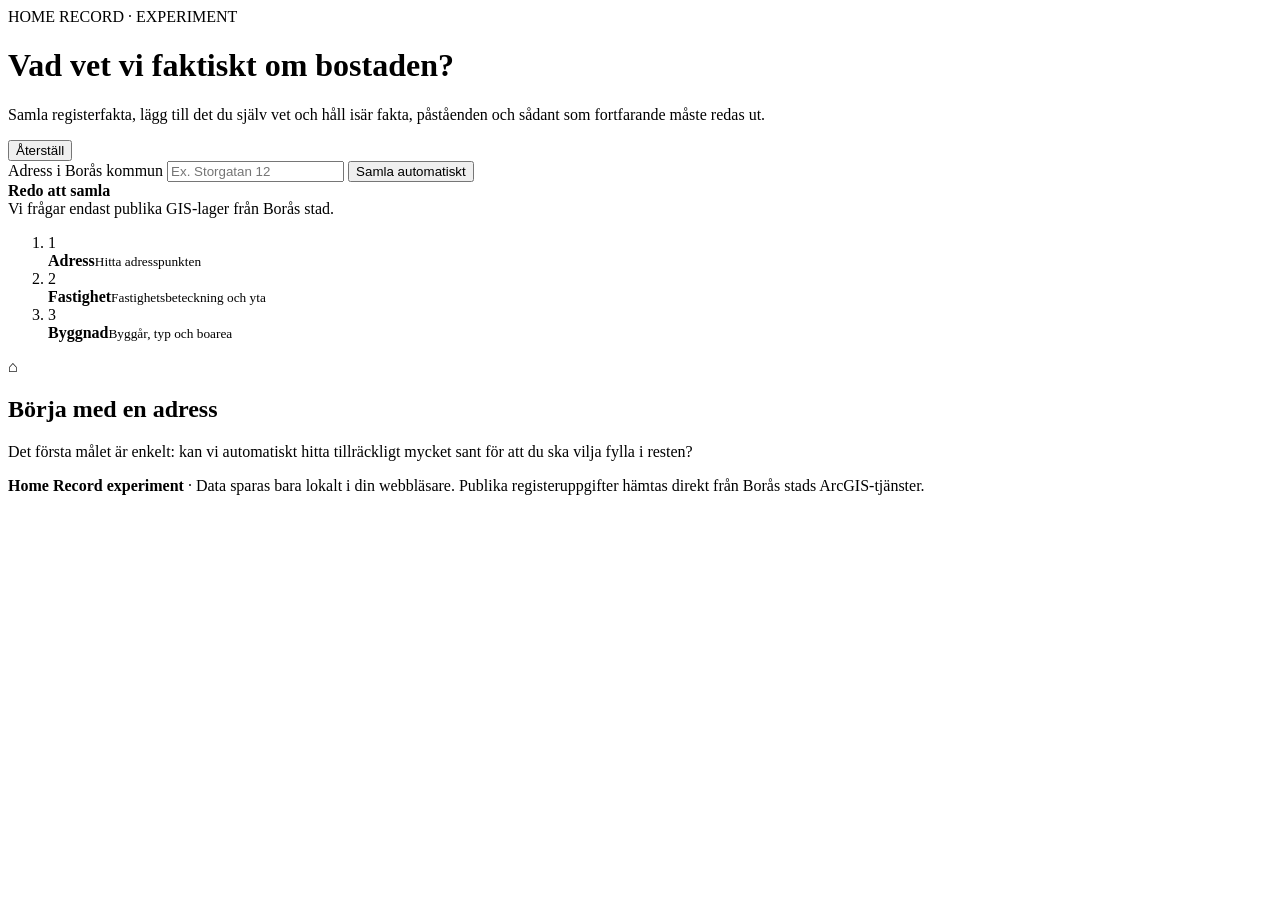
==== home-record/index.html @ d6d7e5e2 "Add live Home Record experiment" ====
<!doctype html>
<html lang="sv">
<head>
  <meta charset="utf-8" />
  <meta name="viewport" content="width=device-width, initial-scale=1" />
  <title>Home Record — bostadens levande historik</title>
  <meta name="description" content="Samla offentliga fakta, ägaruppgifter och evidens för en bostad i ett spårbart Home Record." />
  <meta name="robots" content="noindex,nofollow" />
  <link rel="stylesheet" href="./styles.css" />
</head>
<body>
  <main class="shell">
    <header class="topbar">
      <div>
        <div class="eyebrow">HOME RECORD · EXPERIMENT</div>
        <h1>Vad vet vi faktiskt om bostaden?</h1>
        <p class="lede">Samla registerfakta, lägg till det du själv vet och håll isär fakta, påståenden och sådant som fortfarande måste redas ut.</p>
      </div>
      <button id="resetBtn" class="button ghost" type="button">Återställ</button>
    </header>

    <section class="panel hero-panel">
      <form id="collectForm" class="collect-form">
        <label class="field address-field">
          <span>Adress i Borås kommun</span>
          <input id="addressInput" autocomplete="street-address" placeholder="Ex. Storgatan 12" required />
        </label>
        <button id="collectBtn" class="button primary" type="submit">
          <span class="button-label">Samla automatiskt</span>
          <span class="spinner" aria-hidden="true"></span>
        </button>
      </form>
      <div id="collectorStatus" class="collector-status is-idle" aria-live="polite">
        <div class="status-dot"></div>
        <div>
          <strong id="collectorHeadline">Redo att samla</strong>
          <div id="collectorDetail">Vi frågar endast publika GIS-lager från Borås stad.</div>
        </div>
      </div>
      <ol id="collectorSteps" class="steps" aria-label="Insamlingssteg">
        <li data-step="address"><span>1</span><div><strong>Adress</strong><small>Hitta adresspunkten</small></div></li>
        <li data-step="property"><span>2</span><div><strong>Fastighet</strong><small>Fastighetsbeteckning och yta</small></div></li>
        <li data-step="building"><span>3</span><div><strong>Byggnad</strong><small>Byggår, typ och boarea</small></div></li>
      </ol>
    </section>

    <section id="summary" class="summary-grid" hidden>
      <article class="metric"><span>Registerfynd</span><strong id="foundCount">0</strong><small>från publika källor</small></article>
      <article class="metric"><span>Ägaruppgifter</span><strong id="ownerCount">0</strong><small>som du lagt till</small></article>
      <article class="metric warn"><span>Att reda ut</span><strong id="unknownCount">0</strong><small>konflikter och luckor</small></article>
    </section>

    <nav id="tabs" class="tabs" hidden aria-label="Home Record-vyer">
      <button class="tab active" data-tab="resolve" type="button">Att reda ut</button>
      <button class="tab" data-tab="record" type="button">Bostadspasset</button>
      <button class="tab" data-tab="history" type="button">Historik</button>
      <button class="tab" data-tab="sources" type="button">Källor</button>
    </nav>

    <section id="views" hidden>
      <div class="view active" data-view="resolve">
        <div class="view-heading">
          <div><div class="eyebrow">NÄSTA BÄSTA ÅTGÄRD</div><h2 id="nextActionTitle">Komplettera bostaden</h2></div>
          <p id="nextActionText">Ju fler viktiga uppgifter vi kan styrka, desto mer användbart blir passet.</p>
        </div>
        <div id="resolveList" class="card-list"></div>
      </div>

      <div class="view" data-view="record">
        <div class="view-heading"><div><div class="eyebrow">HOME RECORD</div><h2 id="recordTitle">Bostad</h2></div><p>Varje värde visas tillsammans med hur vi vet det.</p></div>
        <div id="recordGrid" class="record-grid"></div>
        <article class="panel owner-panel">
          <div class="panel-title-row"><div><div class="eyebrow">DET DU VET</div><h3>Lägg till en ägaruppgift</h3></div></div>
          <form id="ownerClaimForm" class="owner-form">
            <label class="field"><span>Vad gäller uppgiften?</span><select id="claimType"><option value="boarea">Boarea</option><option value="roof">Tak</option><option value="drainage">Dränering</option><option value="windows">Fönster</option><option value="heating">Värmesystem</option><option value="other">Annat</option></select></label>
            <label class="field grow"><span>Uppgift</span><input id="claimValue" placeholder="Ex. 150 m² eller omlagt 2015" required /></label>
            <button class="button secondary" type="submit">Lägg till</button>
          </form>
        </article>
      </div>

      <div class="view" data-view="history">
        <div class="view-heading"><div><div class="eyebrow">TIDSLINJE</div><h2>Bostadens historik</h2></div><p>Registerhändelser och ägaruppgifter i samma tidslinje, men med tydlig källtyp.</p></div>
        <div id="historyList" class="timeline"></div>
      </div>

      <div class="view" data-view="sources">
        <div class="view-heading"><div><div class="eyebrow">PROVENANCE</div><h2>Så vet vi det</h2></div><p>Rådata försvinner inte bakom en AI-sammanfattning.</p></div>
        <div id="sourceList" class="card-list"></div>
      </div>
    </section>

    <section id="emptyState" class="empty-state">
      <div class="empty-icon">⌂</div>
      <h2>Börja med en adress</h2>
      <p>Det första målet är enkelt: kan vi automatiskt hitta tillräckligt mycket sant för att du ska vilja fylla i resten?</p>
    </section>

    <footer>
      <strong>Home Record experiment</strong> · Data sparas bara lokalt i din webbläsare. Publika registeruppgifter hämtas direkt från Borås stads ArcGIS-tjänster.
    </footer>
  </main>

  <dialog id="conflictDialog">
    <form method="dialog" class="dialog-card">
      <div class="eyebrow">KONFLIKT</div>
      <h2>Vilken boarea ska vi lita på?</h2>
      <p>Vi kastar inte bort någon uppgift. Ditt val anger bara vilken som ska vara primär tills bättre evidens finns.</p>
      <div id="conflictOptions" class="choice-list"></div>
      <menu>
        <button value="cancel" class="button ghost">Avbryt</button>
        <button id="saveConflictBtn" value="default" class="button primary">Spara val</button>
      </menu>
    </form>
  </dialog>

  <script src="./app.js"></script>
</body>
</html>
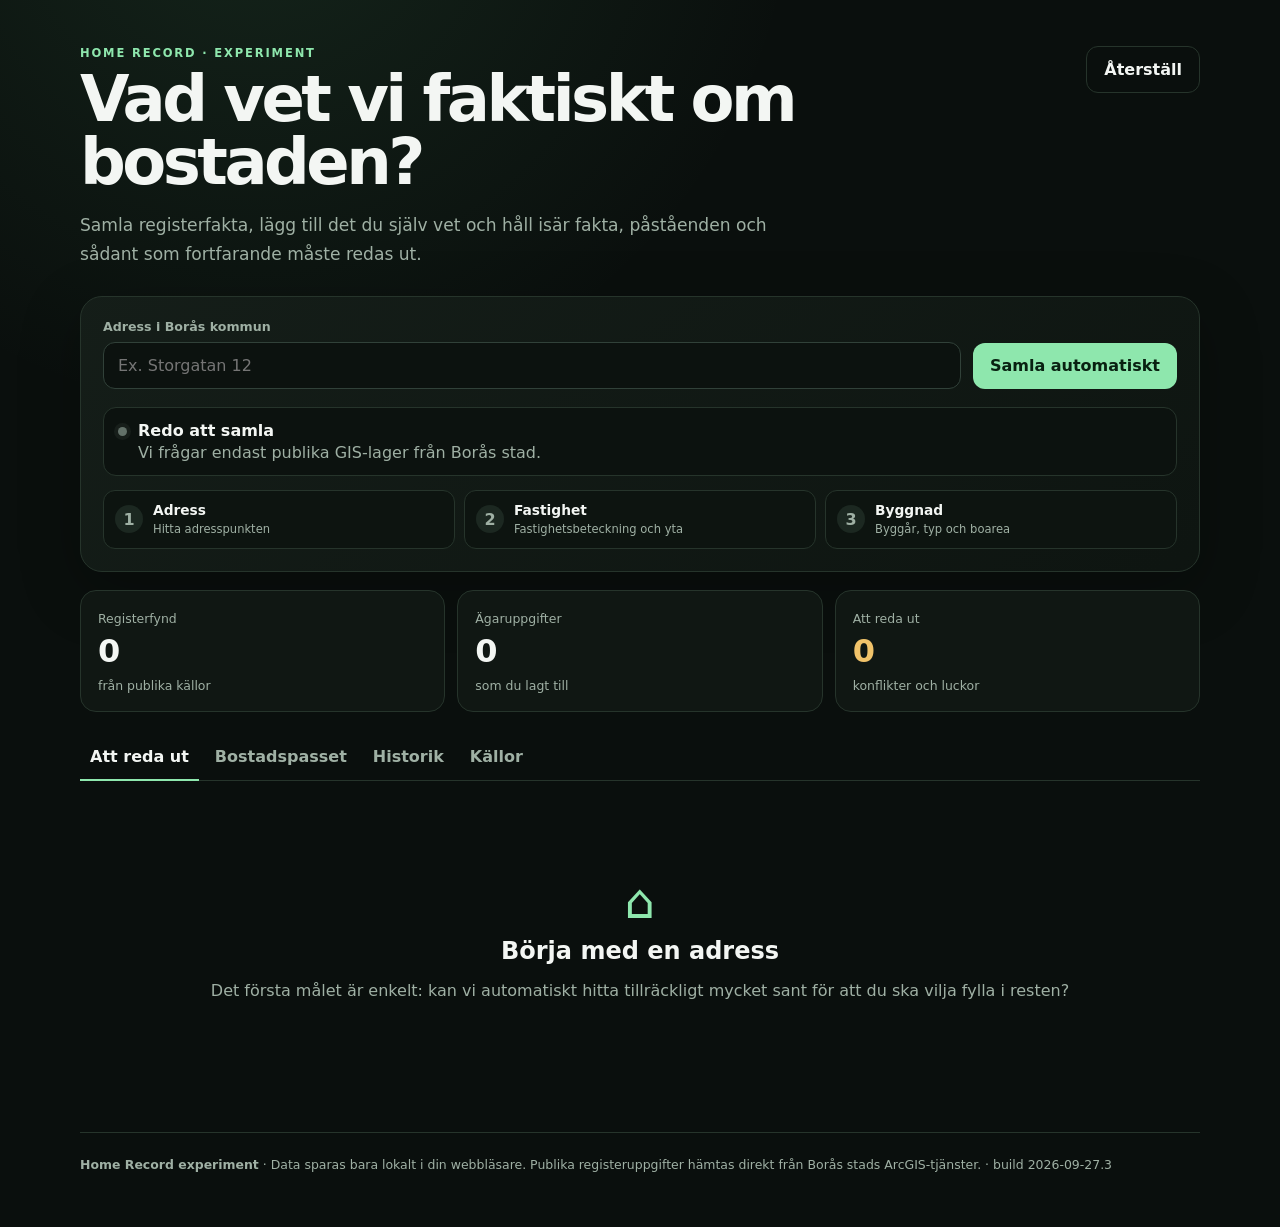
==== commit ca32dde2: "Load versioned Home Record collector" ====
--- a/home-record/index.html
+++ b/home-record/index.html
@@ -97,7 +97,7 @@
     </section>
 
     <footer>
-      <strong>Home Record experiment</strong> · Data sparas bara lokalt i din webbläsare. Publika registeruppgifter hämtas direkt från Borås stads ArcGIS-tjänster.
+      <strong>Home Record experiment</strong> · Data sparas bara lokalt i din webbläsare. Publika registeruppgifter hämtas direkt från Borås stads ArcGIS-tjänster. · build 2026-09-27.3
     </footer>
   </main>
 
@@ -114,6 +114,6 @@
     </form>
   </dialog>
 
-  <script src="./app.js"></script>
+  <script src="./app-v3.js"></script>
 </body>
 </html>
--- a/home-record/styles.css
+++ b/home-record/styles.css
@@ -0,0 +1 @@
+:root{color-scheme:dark;--bg:#0a0f0d;--panel:#101713;--panel-2:#151e19;--line:#26342b;--text:#f3f6f3;--muted:#9fb0a4;--accent:#8ee7ad;--accent-2:#c9f8d8;--warn:#f1c36a;--danger:#ef8f8f;--shadow:0 18px 60px rgba(0,0,0,.28)}*{box-sizing:border-box}html{font-family:Inter,ui-sans-serif,system-ui,-apple-system,BlinkMacSystemFont,"Segoe UI",sans-serif;background:var(--bg);color:var(--text)}body{margin:0;min-height:100vh;background:radial-gradient(circle at 20% -10%,rgba(96,193,128,.12),transparent 34rem),var(--bg)}button,input,select{font:inherit}.shell{width:min(1120px,calc(100% - 32px));margin:0 auto;padding:46px 0 52px}.topbar{display:flex;align-items:flex-start;justify-content:space-between;gap:24px;margin-bottom:28px}.eyebrow{font-size:.72rem;letter-spacing:.16em;font-weight:800;color:var(--accent);margin-bottom:8px}.topbar h1{font-size:clamp(2rem,5vw,4.4rem);letter-spacing:-.055em;line-height:.98;max-width:800px;margin:0}.lede{color:var(--muted);max-width:720px;font-size:1.07rem;line-height:1.65;margin:18px 0 0}.panel{background:linear-gradient(145deg,rgba(21,30,25,.96),rgba(14,21,17,.96));border:1px solid var(--line);border-radius:22px;box-shadow:var(--shadow)}.hero-panel{padding:22px}.collect-form{display:flex;gap:12px;align-items:end}.field{display:flex;flex-direction:column;gap:8px;min-width:0}.field span{font-size:.79rem;font-weight:700;color:var(--muted)}.field input,.field select{width:100%;background:#0c120f;color:var(--text);border:1px solid #314139;border-radius:12px;padding:13px 14px;outline:none}.field input:focus,.field select:focus{border-color:var(--accent);box-shadow:0 0 0 3px rgba(142,231,173,.12)}.address-field{flex:1}.button{border:0;border-radius:12px;padding:13px 17px;font-weight:800;cursor:pointer;display:inline-flex;align-items:center;justify-content:center;gap:9px;min-height:46px}.button.primary{background:var(--accent);color:#092111}.button.secondary{background:#d8f7e2;color:#102319}.button.ghost{color:var(--text);background:transparent;border:1px solid var(--line)}.button:disabled{cursor:not-allowed;opacity:.55}.spinner{display:none;width:16px;height:16px;border:2px solid rgba(8,34,17,.25);border-top-color:#082211;border-radius:50%;animation:spin .8s linear infinite}.is-loading .spinner{display:block}.is-loading .button-label{opacity:.8}@keyframes spin{to{transform:rotate(360deg)}}.collector-status{display:flex;align-items:flex-start;gap:11px;margin-top:18px;padding:13px 14px;border:1px solid var(--line);border-radius:13px;background:#0c120f;color:var(--muted)}.collector-status strong{color:var(--text);display:block;margin-bottom:3px}.status-dot{width:9px;height:9px;margin-top:6px;border-radius:50%;background:#637169;box-shadow:0 0 0 4px rgba(99,113,105,.12)}.collector-status.is-running .status-dot{background:var(--accent);box-shadow:0 0 0 4px rgba(142,231,173,.12)}.collector-status.is-success .status-dot{background:var(--accent)}.collector-status.is-error{border-color:rgba(239,143,143,.35)}.collector-status.is-error .status-dot{background:var(--danger)}.steps{list-style:none;margin:14px 0 0;padding:0;display:grid;grid-template-columns:repeat(3,1fr);gap:9px}.steps li{border:1px solid var(--line);background:#0d1410;border-radius:12px;padding:11px;display:flex;align-items:center;gap:10px;color:var(--muted)}.steps li>span{display:grid;place-items:center;width:28px;height:28px;border-radius:50%;background:#1c2821;color:var(--muted);font-weight:800}.steps strong{display:block;font-size:.86rem;color:var(--text)}.steps small{font-size:.72rem}.steps .active{border-color:rgba(142,231,173,.6)}.steps .active>span{background:var(--accent);color:#0a1c10}.steps .done>span{background:#284b33;color:var(--accent-2)}.steps .error{border-color:rgba(239,143,143,.45)}.steps .error>span{background:#442424;color:#ffc0c0}.summary-grid{display:grid;grid-template-columns:repeat(3,1fr);gap:12px;margin:18px 0}.metric{border:1px solid var(--line);background:var(--panel);border-radius:16px;padding:17px}.metric span,.metric small{color:var(--muted);font-size:.78rem}.metric strong{display:block;font-size:2rem;letter-spacing:-.05em;margin:5px 0}.metric.warn strong{color:var(--warn)}.tabs{display:flex;gap:6px;border-bottom:1px solid var(--line);margin:22px 0}.tab{border:0;background:transparent;color:var(--muted);padding:13px 10px;font-weight:750;cursor:pointer;border-bottom:2px solid transparent;margin-bottom:-1px}.tab.active{color:var(--text);border-color:var(--accent)}.view{display:none}.view.active{display:block}.view-heading{display:flex;justify-content:space-between;align-items:end;gap:26px;margin:28px 0 14px}.view-heading h2{font-size:1.55rem;margin:0;letter-spacing:-.03em}.view-heading p{color:var(--muted);max-width:540px;margin:0;line-height:1.55}.card-list{display:flex;flex-direction:column;gap:10px}.issue-card,.source-card{border:1px solid var(--line);border-radius:16px;background:var(--panel);padding:16px}.issue-card{display:grid;grid-template-columns:1fr auto;gap:15px;align-items:center}.issue-card h3,.source-card h3{margin:0 0 6px;font-size:1rem}.issue-card p,.source-card p{margin:0;color:var(--muted);line-height:1.5;font-size:.9rem}.badge{display:inline-flex;padding:4px 7px;border-radius:999px;font-size:.66rem;font-weight:850;letter-spacing:.06em;margin-right:6px}.badge.fact{background:#173522;color:var(--accent-2)}.badge.claim{background:#302c18;color:#f5dd96}.badge.unknown{background:#352123;color:#ffc1c1}.badge.derived{background:#20283a;color:#c4d5ff}.record-grid{display:grid;grid-template-columns:repeat(2,minmax(0,1fr));gap:11px}.record-card{border:1px solid var(--line);border-radius:16px;background:var(--panel);padding:17px}.record-card .label{color:var(--muted);font-size:.78rem}.record-card .value{font-size:1.35rem;font-weight:820;margin:6px 0}.record-card .provenance{font-size:.74rem;color:var(--muted);border-top:1px solid var(--line);padding-top:10px;margin-top:10px}.owner-panel{margin-top:14px;padding:18px}.owner-panel h3{margin:0}.owner-form{display:flex;gap:10px;align-items:end;margin-top:15px}.owner-form .grow{flex:1}.timeline{border-left:1px solid var(--line);margin-left:8px}.timeline-item{position:relative;padding:0 0 24px 23px}.timeline-item:before{content:"";position:absolute;left:-5px;top:5px;width:9px;height:9px;border-radius:50%;background:var(--accent);box-shadow:0 0 0 4px var(--bg)}.timeline-item .year{font-size:.76rem;color:var(--accent);font-weight:850}.timeline-item h3{margin:4px 0 4px;font-size:.98rem}.timeline-item p{margin:0;color:var(--muted);font-size:.86rem}.empty-state{text-align:center;padding:70px 20px;color:var(--muted)}.empty-state h2{color:var(--text);margin:8px 0}.empty-icon{font-size:3rem;color:var(--accent)}footer{border-top:1px solid var(--line);margin-top:46px;padding-top:22px;color:var(--muted);font-size:.78rem;line-height:1.6}dialog{border:0;border-radius:20px;background:var(--panel-2);color:var(--text);width:min(560px,calc(100% - 28px));box-shadow:var(--shadow);padding:0}dialog::backdrop{background:rgba(0,0,0,.72)}.dialog-card{padding:23px}.dialog-card h2{margin:4px 0 9px}.dialog-card p{color:var(--muted);line-height:1.5}.choice-list{display:flex;flex-direction:column;gap:8px;margin:16px 0}.choice{display:flex;gap:10px;align-items:center;border:1px solid var(--line);border-radius:12px;padding:12px}.choice input{accent-color:var(--accent)}menu{display:flex;justify-content:flex-end;gap:8px;padding:0;margin:18px 0 0}.raw{font-family:ui-monospace,SFMono-Regular,Menlo,monospace;font-size:.72rem;white-space:pre-wrap;word-break:break-word;color:#bed0c3;background:#0b100d;border-radius:9px;padding:10px;margin-top:10px}.muted{color:var(--muted)}@media(max-width:720px){.shell{width:min(100% - 22px,1120px);padding-top:24px}.topbar{display:block}.topbar .button{margin-top:18px}.collect-form,.owner-form{flex-direction:column;align-items:stretch}.steps{grid-template-columns:1fr}.summary-grid{grid-template-columns:1fr 1fr}.summary-grid .metric:last-child{grid-column:1/-1}.tabs{overflow:auto}.view-heading{display:block}.view-heading p{margin-top:9px}.record-grid{grid-template-columns:1fr}.issue-card{grid-template-columns:1fr}.issue-card .button{width:100%}}
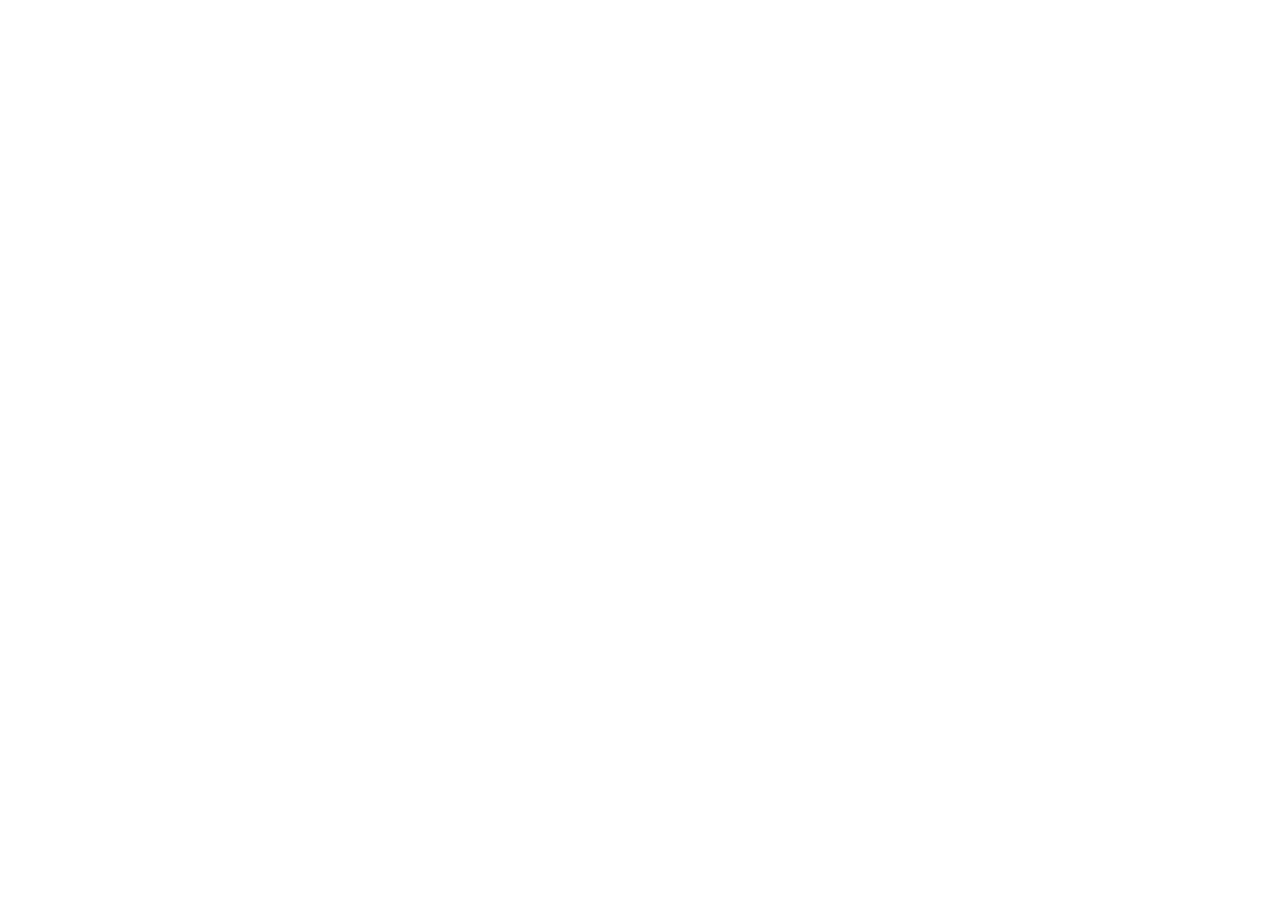
==== commit 40d3571f: "Retire old Home Record prototype and redirect to Vercel" ====
--- a/home-record/index.html
+++ b/home-record/index.html
@@ -1,119 +1,24 @@
 <!doctype html>
 <html lang="sv">
 <head>
-  <meta charset="utf-8" />
-  <meta name="viewport" content="width=device-width, initial-scale=1" />
-  <title>Home Record — bostadens levande historik</title>
-  <meta name="description" content="Samla offentliga fakta, ägaruppgifter och evidens för en bostad i ett spårbart Home Record." />
-  <meta name="robots" content="noindex,nofollow" />
-  <link rel="stylesheet" href="./styles.css" />
+  <meta charset="utf-8">
+  <meta name="viewport" content="width=device-width,initial-scale=1">
+  <meta http-equiv="refresh" content="0; url=https://home-record-dun.vercel.app/">
+  <link rel="canonical" href="https://home-record-dun.vercel.app/">
+  <meta name="robots" content="noindex,nofollow">
+  <title>Home Record har flyttat</title>
+  <script>location.replace("https://home-record-dun.vercel.app/" + location.search + location.hash);</script>
+  <style>
+    html{color-scheme:dark;background:#0a0f0d;color:#f4f7f4;font-family:system-ui,sans-serif}
+    body{min-height:100vh;display:grid;place-items:center;margin:0;padding:24px}
+    main{max-width:560px}a{color:#8ee7ad}
+  </style>
 </head>
 <body>
-  <main class="shell">
-    <header class="topbar">
-      <div>
-        <div class="eyebrow">HOME RECORD · EXPERIMENT</div>
-        <h1>Vad vet vi faktiskt om bostaden?</h1>
-        <p class="lede">Samla registerfakta, lägg till det du själv vet och håll isär fakta, påståenden och sådant som fortfarande måste redas ut.</p>
-      </div>
-      <button id="resetBtn" class="button ghost" type="button">Återställ</button>
-    </header>
-
-    <section class="panel hero-panel">
-      <form id="collectForm" class="collect-form">
-        <label class="field address-field">
-          <span>Adress i Borås kommun</span>
-          <input id="addressInput" autocomplete="street-address" placeholder="Ex. Storgatan 12" required />
-        </label>
-        <button id="collectBtn" class="button primary" type="submit">
-          <span class="button-label">Samla automatiskt</span>
-          <span class="spinner" aria-hidden="true"></span>
-        </button>
-      </form>
-      <div id="collectorStatus" class="collector-status is-idle" aria-live="polite">
-        <div class="status-dot"></div>
-        <div>
-          <strong id="collectorHeadline">Redo att samla</strong>
-          <div id="collectorDetail">Vi frågar endast publika GIS-lager från Borås stad.</div>
-        </div>
-      </div>
-      <ol id="collectorSteps" class="steps" aria-label="Insamlingssteg">
-        <li data-step="address"><span>1</span><div><strong>Adress</strong><small>Hitta adresspunkten</small></div></li>
-        <li data-step="property"><span>2</span><div><strong>Fastighet</strong><small>Fastighetsbeteckning och yta</small></div></li>
-        <li data-step="building"><span>3</span><div><strong>Byggnad</strong><small>Byggår, typ och boarea</small></div></li>
-      </ol>
-    </section>
-
-    <section id="summary" class="summary-grid" hidden>
-      <article class="metric"><span>Registerfynd</span><strong id="foundCount">0</strong><small>från publika källor</small></article>
-      <article class="metric"><span>Ägaruppgifter</span><strong id="ownerCount">0</strong><small>som du lagt till</small></article>
-      <article class="metric warn"><span>Att reda ut</span><strong id="unknownCount">0</strong><small>konflikter och luckor</small></article>
-    </section>
-
-    <nav id="tabs" class="tabs" hidden aria-label="Home Record-vyer">
-      <button class="tab active" data-tab="resolve" type="button">Att reda ut</button>
-      <button class="tab" data-tab="record" type="button">Bostadspasset</button>
-      <button class="tab" data-tab="history" type="button">Historik</button>
-      <button class="tab" data-tab="sources" type="button">Källor</button>
-    </nav>
-
-    <section id="views" hidden>
-      <div class="view active" data-view="resolve">
-        <div class="view-heading">
-          <div><div class="eyebrow">NÄSTA BÄSTA ÅTGÄRD</div><h2 id="nextActionTitle">Komplettera bostaden</h2></div>
-          <p id="nextActionText">Ju fler viktiga uppgifter vi kan styrka, desto mer användbart blir passet.</p>
-        </div>
-        <div id="resolveList" class="card-list"></div>
-      </div>
-
-      <div class="view" data-view="record">
-        <div class="view-heading"><div><div class="eyebrow">HOME RECORD</div><h2 id="recordTitle">Bostad</h2></div><p>Varje värde visas tillsammans med hur vi vet det.</p></div>
-        <div id="recordGrid" class="record-grid"></div>
-        <article class="panel owner-panel">
-          <div class="panel-title-row"><div><div class="eyebrow">DET DU VET</div><h3>Lägg till en ägaruppgift</h3></div></div>
-          <form id="ownerClaimForm" class="owner-form">
-            <label class="field"><span>Vad gäller uppgiften?</span><select id="claimType"><option value="boarea">Boarea</option><option value="roof">Tak</option><option value="drainage">Dränering</option><option value="windows">Fönster</option><option value="heating">Värmesystem</option><option value="other">Annat</option></select></label>
-            <label class="field grow"><span>Uppgift</span><input id="claimValue" placeholder="Ex. 150 m² eller omlagt 2015" required /></label>
-            <button class="button secondary" type="submit">Lägg till</button>
-          </form>
-        </article>
-      </div>
-
-      <div class="view" data-view="history">
-        <div class="view-heading"><div><div class="eyebrow">TIDSLINJE</div><h2>Bostadens historik</h2></div><p>Registerhändelser och ägaruppgifter i samma tidslinje, men med tydlig källtyp.</p></div>
-        <div id="historyList" class="timeline"></div>
-      </div>
-
-      <div class="view" data-view="sources">
-        <div class="view-heading"><div><div class="eyebrow">PROVENANCE</div><h2>Så vet vi det</h2></div><p>Rådata försvinner inte bakom en AI-sammanfattning.</p></div>
-        <div id="sourceList" class="card-list"></div>
-      </div>
-    </section>
-
-    <section id="emptyState" class="empty-state">
-      <div class="empty-icon">⌂</div>
-      <h2>Börja med en adress</h2>
-      <p>Det första målet är enkelt: kan vi automatiskt hitta tillräckligt mycket sant för att du ska vilja fylla i resten?</p>
-    </section>
-
-    <footer>
-      <strong>Home Record experiment</strong> · Data sparas bara lokalt i din webbläsare. Publika registeruppgifter hämtas direkt från Borås stads ArcGIS-tjänster. · build 2026-09-27.3
-    </footer>
+  <main>
+    <h1>Home Record har flyttat.</h1>
+    <p>Du skickas vidare till den riktiga appen.</p>
+    <p><a href="https://home-record-dun.vercel.app/">Öppna Home Record</a></p>
   </main>
-
-  <dialog id="conflictDialog">
-    <form method="dialog" class="dialog-card">
-      <div class="eyebrow">KONFLIKT</div>
-      <h2>Vilken boarea ska vi lita på?</h2>
-      <p>Vi kastar inte bort någon uppgift. Ditt val anger bara vilken som ska vara primär tills bättre evidens finns.</p>
-      <div id="conflictOptions" class="choice-list"></div>
-      <menu>
-        <button value="cancel" class="button ghost">Avbryt</button>
-        <button id="saveConflictBtn" value="default" class="button primary">Spara val</button>
-      </menu>
-    </form>
-  </dialog>
-
-  <script src="./app-v3.js"></script>
 </body>
-</html>
+</html>
